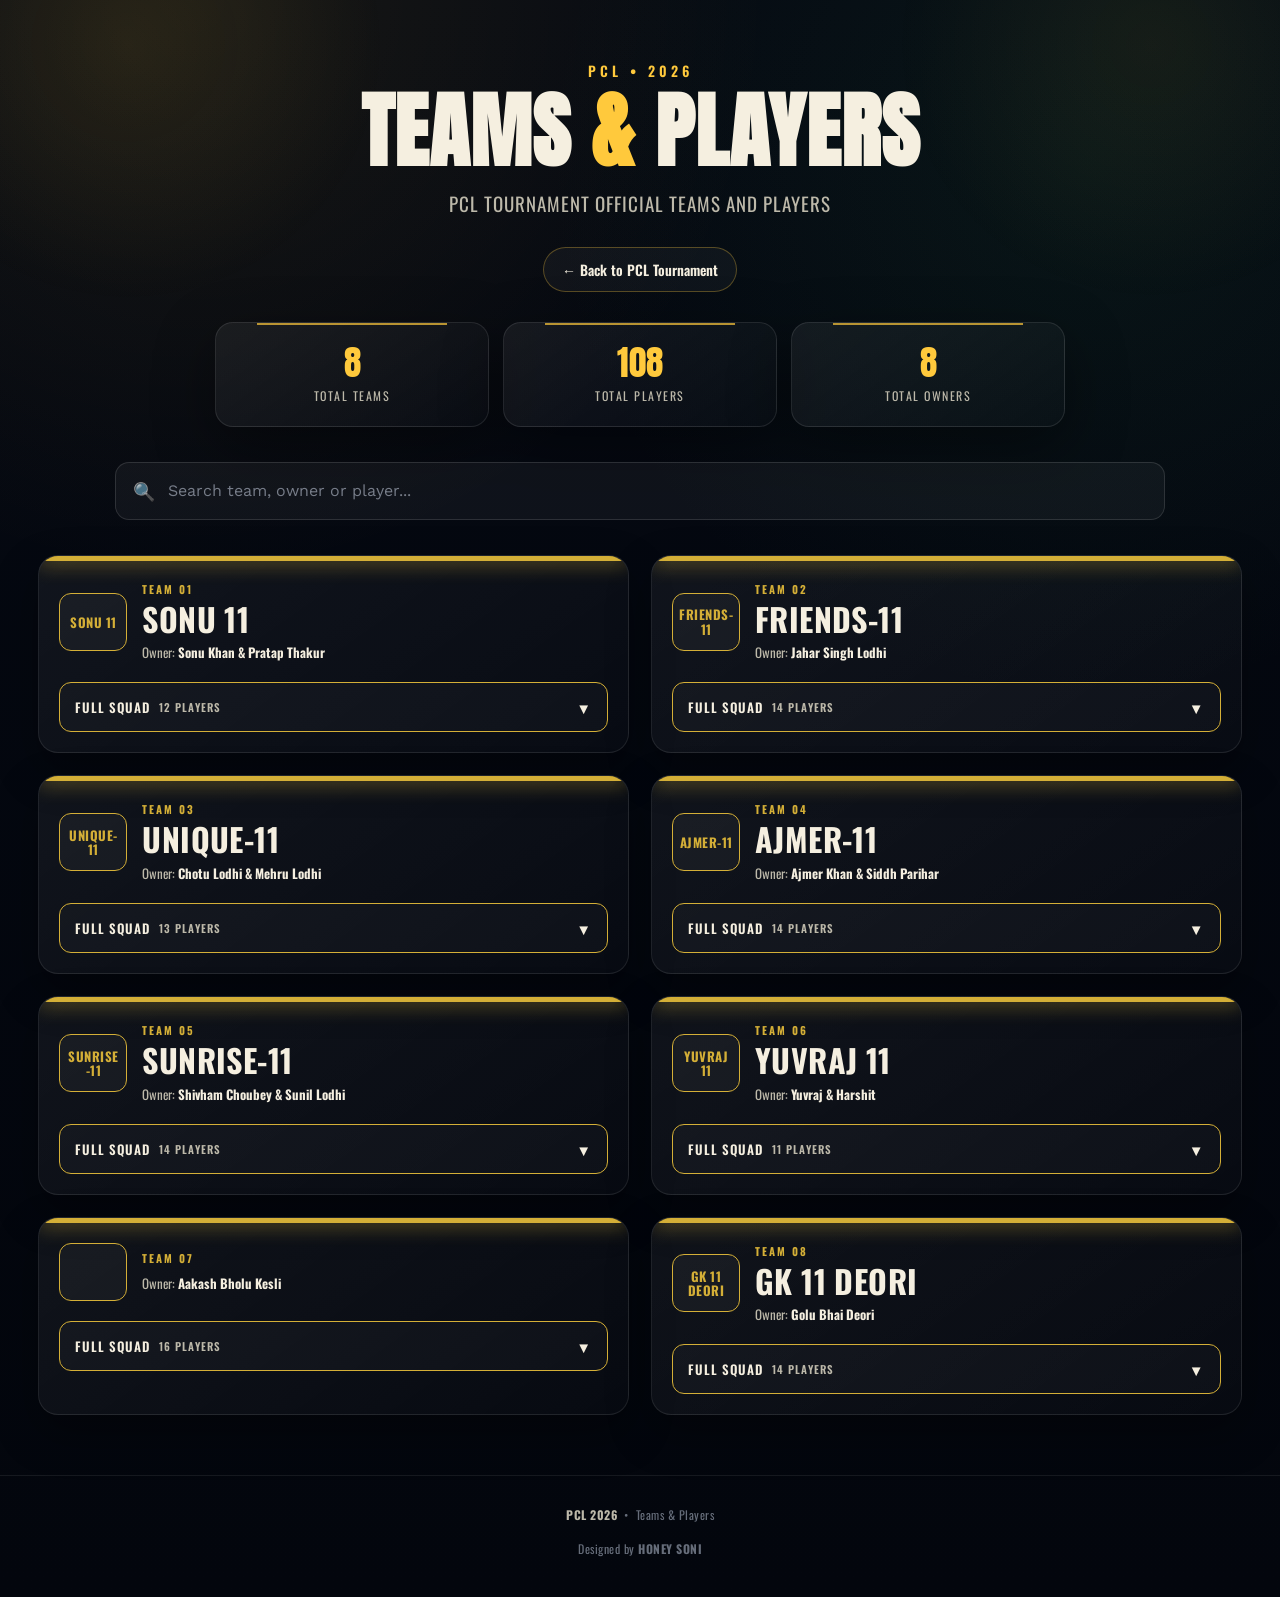
==== teams.html @ 27e7a9c9 "teams update" ====
<!DOCTYPE html>
<html lang="en">

<head>
    <meta charset="UTF-8">
    <meta name="viewport" content="width=device-width, initial-scale=1.0">

    <title>PCL 2026 | Teams & Players</title>

    <!-- Fonts -->
    <link rel="preconnect" href="https://fonts.googleapis.com">
    <link rel="preconnect" href="https://fonts.gstatic.com" crossorigin>

    <link
        href="https://fonts.googleapis.com/css2?family=Anton&family=Oswald:wght@400;500;600;700&family=Work+Sans:wght@400;500;600;700&display=swap"
        rel="stylesheet">


    <style>
        /* =========================================================
       PCL TEAMS & SQUADS
       ========================================================= */

        :root {

            --night: #050912;
            --night-2: #091326;
            --night-3: #101d36;

            --floodlight: #ffc93c;
            --floodlight-2: #ffa630;

            --cream: #f5efe0;
            --cream-dim: #bdb9aa;

            --white: #ffffff;

            --border: rgba(255, 255, 255, 0.10);

            --radius: 18px;

        }


        /* =========================================================
       RESET
       ========================================================= */

        * {
            margin: 0;
            padding: 0;
            box-sizing: border-box;
        }


        html {
            scroll-behavior: smooth;
        }


        body {

            min-height: 100vh;

            background:

                radial-gradient(circle at 15% 0%,
                    rgba(255, 201, 60, 0.08),
                    transparent 30%),

                radial-gradient(circle at 85% 10%,
                    rgba(46, 139, 79, 0.10),
                    transparent 30%),

                linear-gradient(180deg,
                    var(--night),
                    #03060d);

            color: var(--cream);

            font-family: "Work Sans", sans-serif;

            overflow-x: hidden;

        }


        body::before {

            content: "";

            position: fixed;

            inset: 0;

            pointer-events: none;

            background:

                radial-gradient(circle at 10% 5%,
                    rgba(255, 201, 60, 0.08),
                    transparent 18%),

                radial-gradient(circle at 90% 5%,
                    rgba(255, 201, 60, 0.06),
                    transparent 18%);

            z-index: -1;

        }


        /* =========================================================
       PAGE
       ========================================================= */

        .page {

            width: min(1400px, 94%);

            margin: 0 auto;

        }


        /* =========================================================
       HEADER
       ========================================================= */

        .header {

            text-align: center;

            padding: 60px 15px 30px;

        }


        .header-kicker {

            font-family: "Oswald", sans-serif;

            font-size: 14px;

            font-weight: 600;

            letter-spacing: 4px;

            color: var(--floodlight);

            margin-bottom: 12px;

        }


        .header-title {

            font-family: "Anton", sans-serif;

            font-size: clamp(42px, 7vw, 82px);

            line-height: 0.95;

            letter-spacing: 1px;

            color: var(--cream);

        }


        .header-title span {

            color: var(--floodlight);

        }


        .header-subtitle {

            margin-top: 18px;

            color: var(--cream-dim);

            font-family: "Oswald", sans-serif;

            font-size: clamp(15px, 2vw, 19px);

            letter-spacing: 1px;

        }


        /* =========================================================
       BACK BUTTON
       ========================================================= */

        .back-area {

            display: flex;

            justify-content: center;

            margin-bottom: 30px;

        }


        .back-btn {

            display: inline-flex;

            align-items: center;

            gap: 9px;

            padding: 11px 18px;

            border: 1px solid rgba(255, 201, 60, 0.30);

            border-radius: 999px;

            color: var(--cream);

            background: rgba(255, 255, 255, 0.04);

            text-decoration: none;

            font-family: "Oswald", sans-serif;

            font-size: 14px;

            font-weight: 600;

            transition: 0.25s ease;

        }


        .back-btn:hover {

            background: rgba(255, 201, 60, 0.10);

            border-color: rgba(255, 201, 60, 0.55);

            transform: translateY(-2px);

        }


        /* =========================================================
       STATISTICS
       ========================================================= */

        .stats {

            display: grid;

            grid-template-columns: repeat(3, 1fr);

            gap: 14px;

            margin: 0 auto 35px;

            max-width: 850px;

        }


        .stat-card {

            position: relative;

            padding: 22px 15px;

            border: 1px solid var(--border);

            border-radius: var(--radius);

            background:

                linear-gradient(145deg,
                    rgba(255, 255, 255, 0.06),
                    rgba(255, 255, 255, 0.015));

            box-shadow:

                0 20px 60px rgba(0, 0, 0, 0.40);

            text-align: center;

            overflow: hidden;

        }


        .stat-card::before {

            content: "";

            position: absolute;

            top: 0;

            left: 15%;

            right: 15%;

            height: 2px;

            background: var(--floodlight);

            opacity: 0.7;

        }


        .stat-number {

            display: block;

            font-family: "Anton", sans-serif;

            font-size: 35px;

            color: var(--floodlight);

            line-height: 1;

        }


        .stat-label {

            display: block;

            margin-top: 7px;

            color: var(--cream-dim);

            font-family: "Oswald", sans-serif;

            font-size: 12px;

            letter-spacing: 1.5px;

            text-transform: uppercase;

        }


        /* =========================================================
       SEARCH
       ========================================================= */

        .controls {

            max-width: 1050px;

            margin: 0 auto 35px;

        }


        .search-box {

            position: relative;

        }


        .search-icon {

            position: absolute;

            left: 18px;

            top: 50%;

            transform: translateY(-50%);

            font-size: 18px;

            opacity: 0.8;

            pointer-events: none;

        }


        #searchInput {

            width: 100%;

            height: 58px;

            padding: 0 20px 0 52px;

            border-radius: 14px;

            border: 1px solid rgba(255, 255, 255, 0.12);

            outline: none;

            background: rgba(255, 255, 255, 0.045);

            color: var(--cream);

            font-family: "Work Sans", sans-serif;

            font-size: 16px;

            transition: 0.25s ease;

        }


        #searchInput::placeholder {

            color: #777d89;

        }


        #searchInput:focus {

            border-color: rgba(255, 201, 60, 0.55);

            background: rgba(255, 255, 255, 0.065);

            box-shadow:

                0 0 0 3px rgba(255, 201, 60, 0.06);

        }


        /* =========================================================
       TEAM GRID
       ========================================================= */

        .teams-grid {

            display: grid;

            grid-template-columns: repeat(2, minmax(0, 1fr));

            gap: 22px;

            padding-bottom: 60px;

        }


        /* =========================================================
       TEAM CARD
       ========================================================= */

        .team-card {

            --team: #2563eb;

            position: relative;

            border: 1px solid rgba(255, 255, 255, 0.09);

            border-radius: 20px;

            overflow: hidden;

            background:

                linear-gradient(145deg,
                    rgba(255, 255, 255, 0.055),
                    rgba(255, 255, 255, 0.018));

            box-shadow:

                0 18px 45px rgba(0, 0, 0, 0.32);

            opacity: 0;

            transform: translateY(15px);

            animation: teamAppear 0.5s ease forwards;

            transition:

                transform 0.25s ease,

                border-color 0.25s ease,

                box-shadow 0.25s ease;

        }


        .team-card:hover {

            transform: translateY(-4px);

            border-color: var(--team);

            box-shadow:

                0 24px 60px rgba(0, 0, 0, 0.40);

        }


        @keyframes teamAppear {

            to {

                opacity: 1;

                transform: translateY(0);

            }

        }


        /* =========================================================
       TEAM COLOR STRIP
       ========================================================= */

        .team-strip {

            height: 5px;

            background: var(--team);

            box-shadow:

                0 0 20px var(--team);

        }


        /* =========================================================
       TEAM HEADER
       ========================================================= */

        .team-header {

            display: flex;

            align-items: center;

            gap: 15px;

            padding: 20px;

        }


        /* =========================================================
       TEAM SHORT NAME "LOGO"
       ========================================================= */

        .team-logo {

            flex: 0 0 68px;

            width: 68px;

            height: 58px;

            display: flex;

            align-items: center;

            justify-content: center;

            padding: 6px;

            border-radius: 12px;

            background:

                rgba(255, 255, 255, 0.035);

            border:

                1px solid var(--team);

            color: var(--team);

            font-family: "Oswald", sans-serif;

            font-size: 13px;

            font-weight: 700;

            letter-spacing: 0.5px;

            text-align: center;

            line-height: 1.1;

            overflow: hidden;

            word-break: break-word;

        }


        /* =========================================================
       TEAM META
       ========================================================= */

        .team-meta {

            min-width: 0;

            flex: 1;

        }


        .team-number {

            display: block;

            color: var(--team);

            font-family: "Oswald", sans-serif;

            font-size: 11px;

            font-weight: 700;

            letter-spacing: 2px;

            text-transform: uppercase;

            margin-bottom: 5px;

        }


        /* =========================================================
       TEAM NAME
       Changed from Anton to Oswald for readability
       ========================================================= */

        .team-name {

            font-family: "Oswald", sans-serif;

            font-size: clamp(24px, 3vw, 32px);

            font-weight: 700;

            line-height: 1.05;

            letter-spacing: 0.4px;

            color: var(--cream);

            white-space: normal;

            overflow-wrap: anywhere;

        }


        .team-owner {

            margin-top: 7px;

            color: var(--cream-dim);

            font-family: "Oswald", sans-serif;

            font-size: 13px;

        }


        .team-owner strong {

            color: var(--cream);

        }


        /* =========================================================
       SQUAD BUTTON
       ========================================================= */

        .squad-toggle {

            width: calc(100% - 40px);

            margin: 0 20px 20px;

            padding: 13px 15px;

            display: flex;

            justify-content: space-between;

            align-items: center;

            border:

                1px solid var(--team);

            border-radius: 12px;

            background:

                rgba(255, 255, 255, 0.025);

            color: var(--cream);

            cursor: pointer;

            font-family: "Oswald", sans-serif;

            font-size: 13px;

            font-weight: 600;

            letter-spacing: 1px;

            text-transform: uppercase;

            transition: 0.25s ease;

        }


        .squad-toggle:hover {

            background:

                rgba(255, 255, 255, 0.06);

        }


        .toggle-left {

            display: flex;

            align-items: center;

            gap: 9px;

        }


        .toggle-count {

            color: var(--cream-dim);

            font-size: 11px;

        }


        .arrow {

            font-size: 15px;

            transition:

                transform 0.3s ease;

        }


        .team-card.open .arrow {

            transform: rotate(180deg);

        }


        /* =========================================================
       SQUAD PANEL
       ========================================================= */

        .squad-panel {

            display: grid;

            grid-template-rows: 0fr;

            transition:

                grid-template-rows 0.35s ease;

        }


        .team-card.open .squad-panel {

            grid-template-rows: 1fr;

        }


        .squad-inner {

            min-height: 0;

            overflow: hidden;

        }


        .players {

            padding: 0 20px 20px;

        }


        /* =========================================================
       PLAYER ROW
       ========================================================= */

        .player-row {

            display: flex;

            align-items: center;

            gap: 12px;

            padding: 11px 12px;

            margin-top: 7px;

            border-radius: 11px;

            border:

                1px solid rgba(255, 255, 255, 0.055);

            background:

                rgba(255, 255, 255, 0.025);

            transition:

                background 0.2s ease,

                border-color 0.2s ease;

        }


        .player-row:hover {

            background:

                rgba(255, 255, 255, 0.045);

            border-color:

                var(--team);

        }


        /* =========================================================
       PLAYER NUMBER
       ========================================================= */

        .player-number {

            width: 28px;

            flex: 0 0 28px;

            text-align: center;

            color: #69717f;

            font-family: "Oswald", sans-serif;

            font-size: 12px;

            font-weight: 600;

        }


        /* =========================================================
       PLAYER INITIALS
       ========================================================= */

        .player-avatar {

            width: 38px;

            height: 38px;

            flex: 0 0 38px;

            display: grid;

            place-items: center;

            border-radius: 50%;

            background:

                rgba(255, 255, 255, 0.04);

            border:

                1px solid var(--team);

            color: var(--cream);

            font-family: "Oswald", sans-serif;

            font-size: 12px;

            font-weight: 700;

        }


        /* =========================================================
       PLAYER NAME
       ========================================================= */

        .player-name {

            flex: 1;

            min-width: 0;

            color: var(--cream);

            font-family: "Work Sans", sans-serif;

            font-size: 14px;

            font-weight: 600;

            white-space: nowrap;

            overflow: hidden;

            text-overflow: ellipsis;

        }


        /* =========================================================
       NO RESULTS
       ========================================================= */

        .no-results {

            display: none;

            text-align: center;

            padding: 70px 20px;

            color: var(--cream-dim);

        }


        .no-results.show {

            display: block;

        }


        .no-results-icon {

            font-size: 42px;

            margin-bottom: 12px;

        }


        .no-results h3 {

            color: var(--cream);

            font-family: "Oswald", sans-serif;

            font-size: 20px;

            margin-bottom: 5px;

        }


        .no-results p {

            font-size: 13px;

        }


        /* =========================================================
       FOOTER
       ========================================================= */

        footer {

            border-top:

                1px solid rgba(255, 255, 255, 0.08);

            padding: 30px 15px 40px;

            text-align: center;

            color: #666d7a;

            font-family: "Oswald", sans-serif;

            font-size: 12px;

            letter-spacing: 0.5px;

        }


        footer strong {

            color: var(--cream-dim);

        }


        /* =========================================================
       RESPONSIVE
       ========================================================= */

        @media (max-width: 850px) {

            .teams-grid {

                grid-template-columns: 1fr;

            }

        }


        @media (max-width: 600px) {

            .header {

                padding-top: 40px;

            }


            .header-kicker {

                font-size: 11px;

                letter-spacing: 3px;

            }


            .header-title {

                font-size: 48px;

            }


            .header-subtitle {

                font-size: 14px;

                line-height: 1.5;

            }


            .stats {

                gap: 8px;

            }


            .stat-card {

                padding: 17px 8px;

                border-radius: 13px;

            }


            .stat-number {

                font-size: 27px;

            }


            .stat-label {

                font-size: 9px;

                letter-spacing: 0.8px;

            }


            .team-header {

                padding: 17px;

                gap: 12px;

            }


            .team-logo {

                width: 62px;

                height: 54px;

                flex-basis: 62px;

                font-size: 11px;

            }


            .team-name {

                font-size: 24px;

            }


            .squad-toggle {

                width: calc(100% - 34px);

                margin-left: 17px;

                margin-right: 17px;

            }


            .players {

                padding-left: 17px;

                padding-right: 17px;

            }


            .player-row {

                gap: 9px;

            }


            .player-number {

                width: 22px;

                flex-basis: 22px;

            }


            .player-avatar {

                width: 35px;

                height: 35px;

                flex-basis: 35px;

            }


            .player-name {

                font-size: 13px;

            }

        }


        @media (max-width: 380px) {

            .header-title {

                font-size: 42px;

            }


            .stats {

                gap: 5px;

            }


            .stat-number {

                font-size: 23px;

            }


            .team-logo {

                width: 56px;

                flex-basis: 56px;

            }


            .team-name {

                font-size: 22px;

            }


            .player-row {

                padding: 9px;

            }

        }
    </style>

</head>


<body>


    <main class="page">


        <!-- =====================================================
         HEADER
         ===================================================== -->

        <header class="header">

            <div class="header-kicker">
                PCL • 2026
            </div>

            <h1 class="header-title">
                TEAMS <span>&</span> PLAYERS
            </h1>

            <p class="header-subtitle">
                PCL TOURNAMENT OFFICIAL TEAMS AND PLAYERS
            </p>

        </header>


        <!-- =====================================================
         BACK TO MAIN WEBSITE
         ===================================================== -->

        <div class="back-area">

            <a href="index.html" class="back-btn">

                ← Back to PCL Tournament

            </a>

        </div>


        <!-- =====================================================
         STATISTICS
         ===================================================== -->

        <section class="stats">


            <div class="stat-card">

                <span class="stat-number" id="totalTeams">
                    0
                </span>

                <span class="stat-label">
                    Total Teams
                </span>

            </div>


            <div class="stat-card">

                <span class="stat-number" id="totalPlayers">
                    0
                </span>

                <span class="stat-label">
                    Total Players
                </span>

            </div>


            <div class="stat-card">

                <span class="stat-number" id="totalOwners">
                    0
                </span>

                <span class="stat-label">
                    Total Owners
                </span>

            </div>


        </section>


        <!-- =====================================================
         SEARCH
         ===================================================== -->

        <section class="controls">

            <div class="search-box">

                <span class="search-icon">
                    🔍
                </span>

                <input type="text" id="searchInput" placeholder="Search team, owner or player..." autocomplete="off">

            </div>

        </section>


        <!-- =====================================================
         TEAM GRID
         ===================================================== -->

        <section class="teams-grid" id="teamsGrid">
        </section>


        <!-- =====================================================
         NO RESULTS
         ===================================================== -->

        <div class="no-results" id="noResults">

            <div class="no-results-icon">
                🔎
            </div>

            <h3>
                No results found
            </h3>

            <p>
                Try another team, owner or player name.
            </p>

        </div>


    </main>


    <!-- =======================================================
       FOOTER
       ======================================================= -->

    <footer>

        <strong>PCL 2026</strong>

        &nbsp;•&nbsp;

        Teams & Players

        <br><br>

        Designed by <b>HONEY SONI</b>

    </footer>



    <script>


        /* =========================================================
           =========================================================
    
           PCL TEAM DATA
    
           EDIT ONLY THIS SECTION.
    
           8 TEAMS
           14 PLAYERS PER TEAM
    
           =========================================================
           ========================================================= */


        const teams = [


            /* =======================================================
               TEAM 01
               ======================================================= */

            {
                name: "SONU 11",

                owner: "Sonu Khan & Pratap Thakur",

                shortName: "SONU 11",

               color: "#D4AF37",

                players: [

                    { name: "Pratap Thakur" },
                    { name: "Saurabh Lodhi" },
                    { name: "Amit Vishwakarma" },
                    { name: "Amit Muaar" },
                    { name: "Pushpendra Thakur" },
                    { name: "Shivam Hero" },
                    { name: "Mahesh Goud" },
                    { name: "Yogi Lodhi" },
                    { name: "Ravi Patel" },
                    { name: "Raja Raikwar" },
                    { name: "Keshav Ramkhriya" },
                    { name: "Sharad Patel" }

                ]

            },


            /* =======================================================
               TEAM 02
               ======================================================= */

            {
                name: "FRIENDS-11",

                owner: "Jahar Singh Lodhi",

                shortName: "FRIENDS-11",

                color: "#D4AF37",

                players: [

                    { name: "Mahendra Guru" },
                    { name: "Shivkant Gurjar" },
                    { name: "Jahar Singh Lodhi" },
                    { name: "Surendra Singh Lodhi" },
                    { name: "Raj Karan" },
                    { name: "Narendra Pro" },
                    { name: "Manish Guru" },
                    { name: "Kuldeep Rajput" },
                    { name: "Jitendra Rajput" },
                    { name: "Rukmesh Tiwari" },
                    { name: "Prince Sharma" },
                    { name: "Shubham Bharill" },
                    { name: "Umakant Lodhi" },
                    { name: "Kapil Lodhi" }

                ]

            },

            /* =======================================================
               TEAM 03
               ======================================================= */

            {
                name: "UNIQUE-11",

                owner: "Chotu Lodhi & Mehru Lodhi",

                shortName: "UNIQUE-11",

                color: "#D4AF37",

                players: [

                    { name: "Meharwan Singh Lodhi" },
                    { name: "Ashutosh Dubey" },
                    { name: "Prabhanshu Patkar" },
                    { name: "Abhinay Pandey" },
                    { name: "Mukesh Vishwakarma" },
                    { name: "Chotu Shivam Thakur" },
                    { name: "Rajesh Choudhary" },
                    { name: "Deepak Kurmi" },
                    { name: "Prem Singh Thakur" },
                    { name: "Golu Bamki" },
                    { name: "Pushpendra Goswami" },
                    { name: "Gaurav Pandit" },
                    { name: "Aniket Kurmi" }

                ]

            },


            /* =======================================================
               TEAM 04
               ======================================================= */

            {
                name: "AJMER-11",

                owner: "Ajmer Khan & Siddh Parihar",

                shortName: "AJMER-11",

                color: "#D4AF37",

                players: [

                    { name: "Aadarsh Jabalpur" },
                    { name: "R.P Deori" },
                    { name: "Danish Khan" },
                    { name: "Danish" },
                    { name: "Saurabh Thakur" },
                    { name: "Sameem Khan" },
                    { name: "Nirbhay Thakur" },
                    { name: "Arpit Yadav" },
                    { name: "Akki Maharajpur" },
                    { name: "Prabuddh Singh" },
                    { name: "Sahil Maharajpur" },
                    { name: "Shyam Thakur" },
                    { name: "Neeraj Vishwakarma" },
                    { name: "Salman Khan" }

                ]

            },


            /* =======================================================
               TEAM 05 Done
               ======================================================= */

            {
                name: "SUNRISE-11",

                owner: "Shivham Choubey & Sunil Lodhi",

                shortName: "SUNRISE-11",

                color: "#D4AF37",

                players: [

                    { name: "Monu Thakur" },
                    { name: "Hemraj Dangi" },
                    { name: "Sunil Lodhi" },
                    { name: "Suresh Lodhi" },
                    { name: "Divyansh Sengar" },
                    { name: "Sachin Lodhi" },
                    { name: "Anurag Lodhi" },
                    { name: "Ramkesh Rajak" },
                    { name: "Golu Vishwakarma" },
                    { name: "Ishu Thakur" },
                    { name: "Raj Lodhi" },
                    { name: "Pushpendr Aathiya" },
                    { name: "Ankit Lodhi AR" },
                    { name: "Ajay Lodhi" }

                ]

            },

            /* =======================================================
               TEAM 06
               ======================================================= */

            {
                name: "YUVRAJ 11",

                owner: "Yuvraj & Harshit",

                shortName: "YUVRAJ 11",

                color: "#D4AF37",

                players: [

                    { name: "Sahil Bundela" },
                    { name: "Sahil Khan" },
                    { name: "Gourav Sharma" },
                    { name: "Raghvendra Bundela" },
                    { name: "Abhishek Mirda" },
                    { name: "KK" },
                    { name: "Sohil Pathan" },
                    { name: "Sandeep Patel" },
                    { name: "Shivom Patel" },
                    { name: "Aryan Kori" },
                    { name: "Raj Lodhi" }

                ]

            },


            /* =======================================================
               TEAM 07
               ======================================================= */

            {
                name: "",

                owner: "Aakash Bholu Kesli",

                shortName: "",

                color: "#D4AF37",

                players: [

                    { name: "Rahul Ranipura" },
                    { name: "Rohit Barman" },
                    { name: "Aakash Bholu" },
                    { name: "Jay Kumar Patel" },
                    { name: "Aadarsh Dangi" },
                    { name: "Sahil Savaiya" },
                    { name: "Sandeep Rajput" },
                    { name: "Abhishek Kurmi" },
                    { name: "Antash Jain" },
                    { name: "Anshul Rajput" },
                    { name: "Aniket Thakur" },
                    { name: "Sourabh Rajak" },
                    { name: "Atul Vishwakarma" },
                    { name: "Rishiraj Lodhi" },
                    { name: "Tarun Thakur" },
                    { name: "Sahil Samariya" }

                ]

            },


            /* =======================================================
               TEAM 08
               ======================================================= */

            {
                name: "GK 11 DEORI",

                owner: "Golu Bhai Deori",

                shortName: "GK 11 DEORI",

                color: "#D4AF37",

                players: [

                    { name: "Siddharth Deori" },
                    { name: "Gabbar Jabalpur" },
                    { name: "Pratik Kareli" },
                    { name: "Anil Aathiya" },
                    { name: "Rishiraj Lodhi" },
                    { name: "Shivam Gautam" },
                    { name: "Ranvijay Singh" },
                    { name: "Bittu Dubey" },
                    { name: "Deepak Lodhi" },
                    { name: "Puran Kachi" },
                    { name: "Aniket Vishwakarma" },
                    { name: "Radhe Aathiya" },
                    { name: "Durag Prajapati" },
                    { name: "Jassi Maharajpur" }

                ]

            }

        ];



        /* =========================================================
           PLAYER INITIALS
           ========================================================= */

        function getInitials(name) {

            const words =
                name
                    .trim()
                    .split(/\s+/)
                    .filter(Boolean);


            if (words.length === 1) {

                return words[0]
                    .substring(0, 2)
                    .toUpperCase();

            }


            return (

                words[0][0] +

                words[words.length - 1][0]

            ).toUpperCase();

        }



        /* =========================================================
           RENDER TEAM
           ========================================================= */

        function renderTeam(team, index) {


            const teamNumber =
                String(index + 1).padStart(2, "0");


            const playerHTML =

                team.players

                    .map((player, playerIndex) => {


                        const playerNumber =

                            String(playerIndex + 1)
                                .padStart(2, "0");


                        const initials =
                            getInitials(player.name);


                        return `

              <div
                class="player-row"
                data-player-name="${player.name.toLowerCase()}"
              >

                <div class="player-number">
                  ${playerNumber}
                </div>


                <div class="player-avatar">
                  ${initials}
                </div>


                <div class="player-name">
                  ${player.name}
                </div>

              </div>

            `;

                    })

                    .join("");



            return `

        <article
          class="team-card"
          style="--team:${team.color}"
          data-team-name="${team.name.toLowerCase()}"
          data-owner-name="${team.owner.toLowerCase()}"
        >


          <div class="team-strip"></div>


          <div class="team-header">


            <!-- TEAM SHORT NAME -->

            <div class="team-logo">
              ${team.shortName}
            </div>


            <div class="team-meta">


              <span class="team-number">
                TEAM ${teamNumber}
              </span>


              <h2 class="team-name">
                ${team.name}
              </h2>


              <div class="team-owner">

                Owner:

                <strong>
                  ${team.owner}
                </strong>

              </div>


            </div>


          </div>



          <!-- SQUAD BUTTON -->

          <button
            class="squad-toggle"
            type="button"
            aria-expanded="false"
          >


            <span class="toggle-left">

              <span>
                FULL SQUAD
              </span>

              <span class="toggle-count">
                ${team.players.length} PLAYERS
              </span>

            </span>


            <span class="arrow">
              ▼
            </span>


          </button>



          <!-- SQUAD -->

          <div class="squad-panel">

            <div class="squad-inner">

              <div class="players">

                ${playerHTML}

              </div>

            </div>

          </div>


        </article>

      `;

        }



        /* =========================================================
           DISPLAY ALL TEAMS
           ========================================================= */

        const teamsGrid =
            document.getElementById("teamsGrid");


        teamsGrid.innerHTML =
            teams.map(renderTeam).join("");



        /* =========================================================
           AUTOMATIC STATISTICS
           ========================================================= */

        const totalTeams =
            teams.length;


        const totalPlayers =
            teams.reduce(

                (total, team) =>

                    total + team.players.length,

                0

            );


        const totalOwners =

            new Set(

                teams.map(
                    team => team.owner
                )

            ).size;



        document.getElementById("totalTeams")
            .textContent = totalTeams;


        document.getElementById("totalPlayers")
            .textContent = totalPlayers;


        document.getElementById("totalOwners")
            .textContent = totalOwners;



        /* =========================================================
           ACCORDION
           ========================================================= */

        document
            .querySelectorAll(".squad-toggle")
            .forEach(button => {


                button.addEventListener(
                    "click",
                    () => {


                        const card =
                            button.closest(".team-card");


                        const isOpen =
                            card.classList.toggle("open");


                        button.setAttribute(
                            "aria-expanded",
                            isOpen ? "true" : "false"
                        );


                    }
                );

            });



        /* =========================================================
           SEARCH
           ========================================================= */

        const searchInput =
            document.getElementById("searchInput");


        const noResults =
            document.getElementById("noResults");



        function filterTeams() {


            const search =

                searchInput.value
                    .trim()
                    .toLowerCase();


            let visibleTeams = 0;



            document
                .querySelectorAll(".team-card")
                .forEach(card => {


                    const teamName =
                        card.dataset.teamName;


                    const ownerName =
                        card.dataset.ownerName;


                    const players =

                        [
                            ...card.querySelectorAll(
                                ".player-row"
                            )
                        ];



                    /* ===================================================
                       CHECK TEAM / OWNER
                       =================================================== */

                    const teamOwnerMatch =

                        !search ||

                        teamName.includes(search) ||

                        ownerName.includes(search);



                    /* ===================================================
                       CHECK PLAYERS
                       =================================================== */

                    let playerMatch = false;


                    players.forEach(player => {


                        const playerName =
                            player.dataset.playerName;


                        const matches =

                            !search ||

                            playerName.includes(search);


                        player.style.display =
                            matches ? "" : "none";


                        if (
                            search &&
                            playerName.includes(search)
                        ) {

                            playerMatch = true;

                        }

                    });



                    /* ===================================================
                       TEAM VISIBILITY
                       =================================================== */

                    const showTeam =

                        !search ||

                        teamOwnerMatch ||

                        playerMatch;



                    card.style.display =
                        showTeam ? "" : "none";


                    if (showTeam) {

                        visibleTeams++;

                    }


                    /* ===================================================
                       IF TEAM OR OWNER WAS SEARCHED,
                       SHOW ALL PLAYERS AGAIN
                       =================================================== */

                    if (
                        search &&
                        teamOwnerMatch
                    ) {

                        players.forEach(player => {

                            player.style.display = "";

                        });

                    }


                });



            noResults.classList.toggle(
                "show",
                visibleTeams === 0
            );

        }



        searchInput.addEventListener(
            "input",
            filterTeams
        );



        /* =========================================================
           STAGGERED TEAM ANIMATION
           ========================================================= */

        document
            .querySelectorAll(".team-card")
            .forEach((card, index) => {

                card.style.animationDelay =
                    `${index * 70}ms`;

            });


    </script>


</body>

</html>
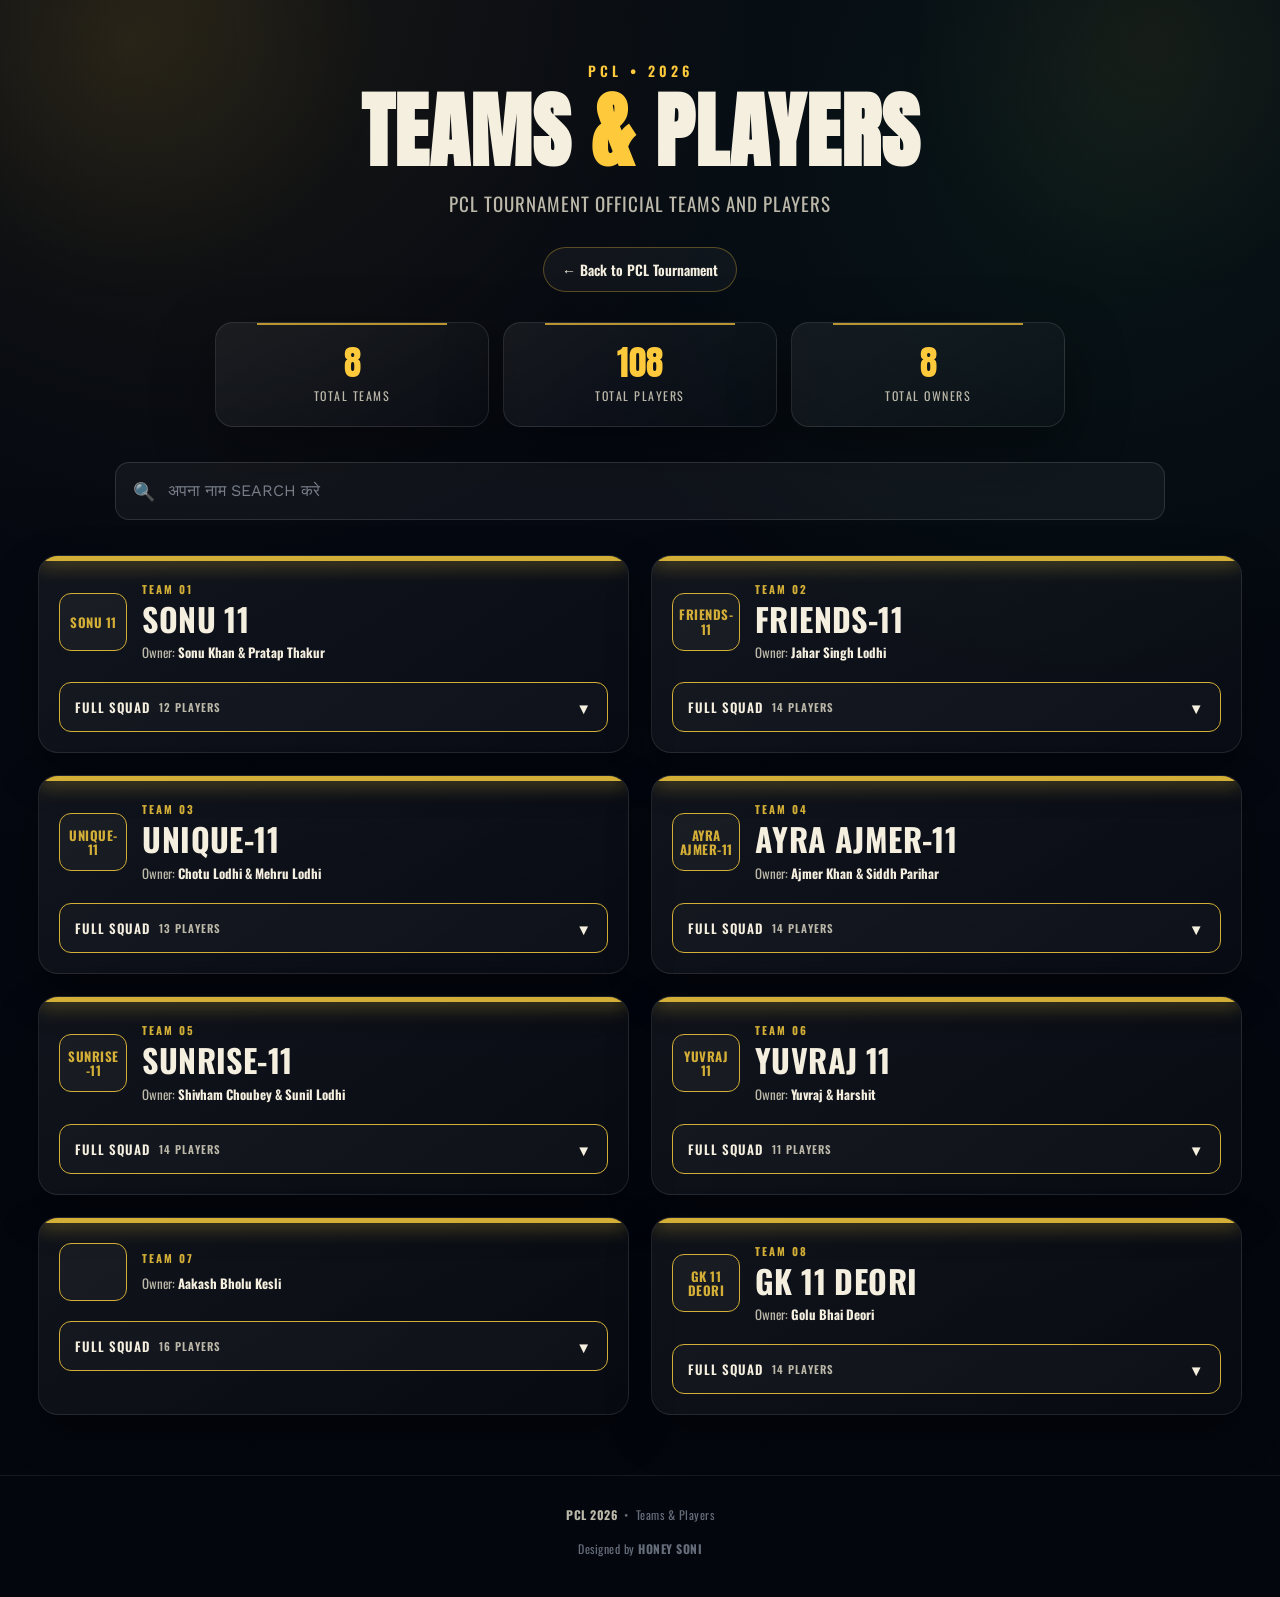
==== commit e8336ceb: "NEWWW" ====
--- a/teams.html
+++ b/teams.html
@@ -1359,7 +1359,7 @@
                     🔍
                 </span>
 
-                <input type="text" id="searchInput" placeholder="Search team, owner or player..." autocomplete="off">
+                <input type="text" id="searchInput" placeholder="अपना नाम SEARCH करे " autocomplete="off">
 
             </div>
 
@@ -1544,11 +1544,11 @@
                ======================================================= */
 
             {
-                name: "AJMER-11",
+                name: "AYRA AJMER-11",
 
                 owner: "Ajmer Khan & Siddh Parihar",
 
-                shortName: "AJMER-11",
+                shortName: "AYRA AJMER-11",
 
                 color: "#D4AF37",
 
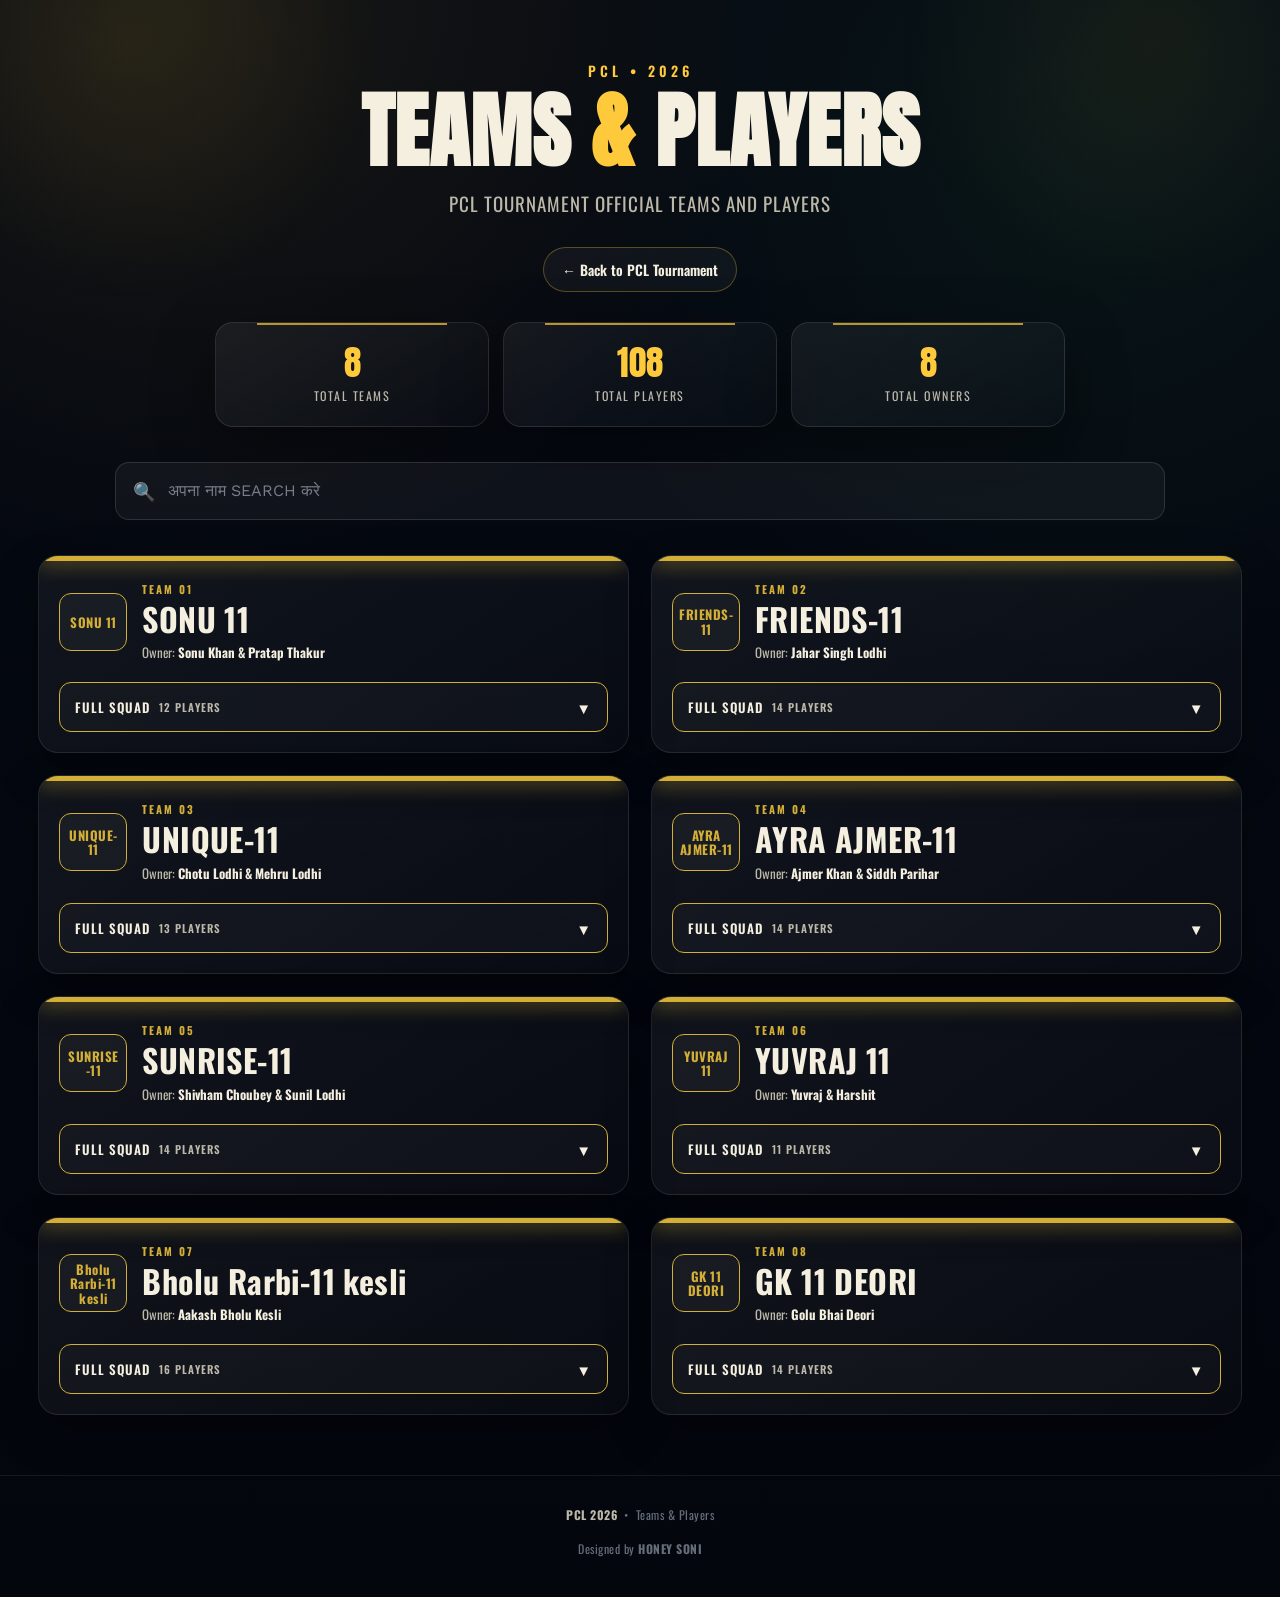
==== commit afe84cae: "Update fmt.Println message from 'Hello' to 'Goodbye'" ====
--- a/teams.html
+++ b/teams.html
@@ -1645,11 +1645,11 @@
                ======================================================= */
 
             {
-                name: "",
+                name: "Bholu Rarbi-11 kesli",
 
                 owner: "Aakash Bholu Kesli",
 
-                shortName: "",
+                shortName: "Bholu Rarbi-11 kesli",
 
                 color: "#D4AF37",
 
@@ -2196,4 +2196,4 @@
 
 </body>
 
-</html>+</html>
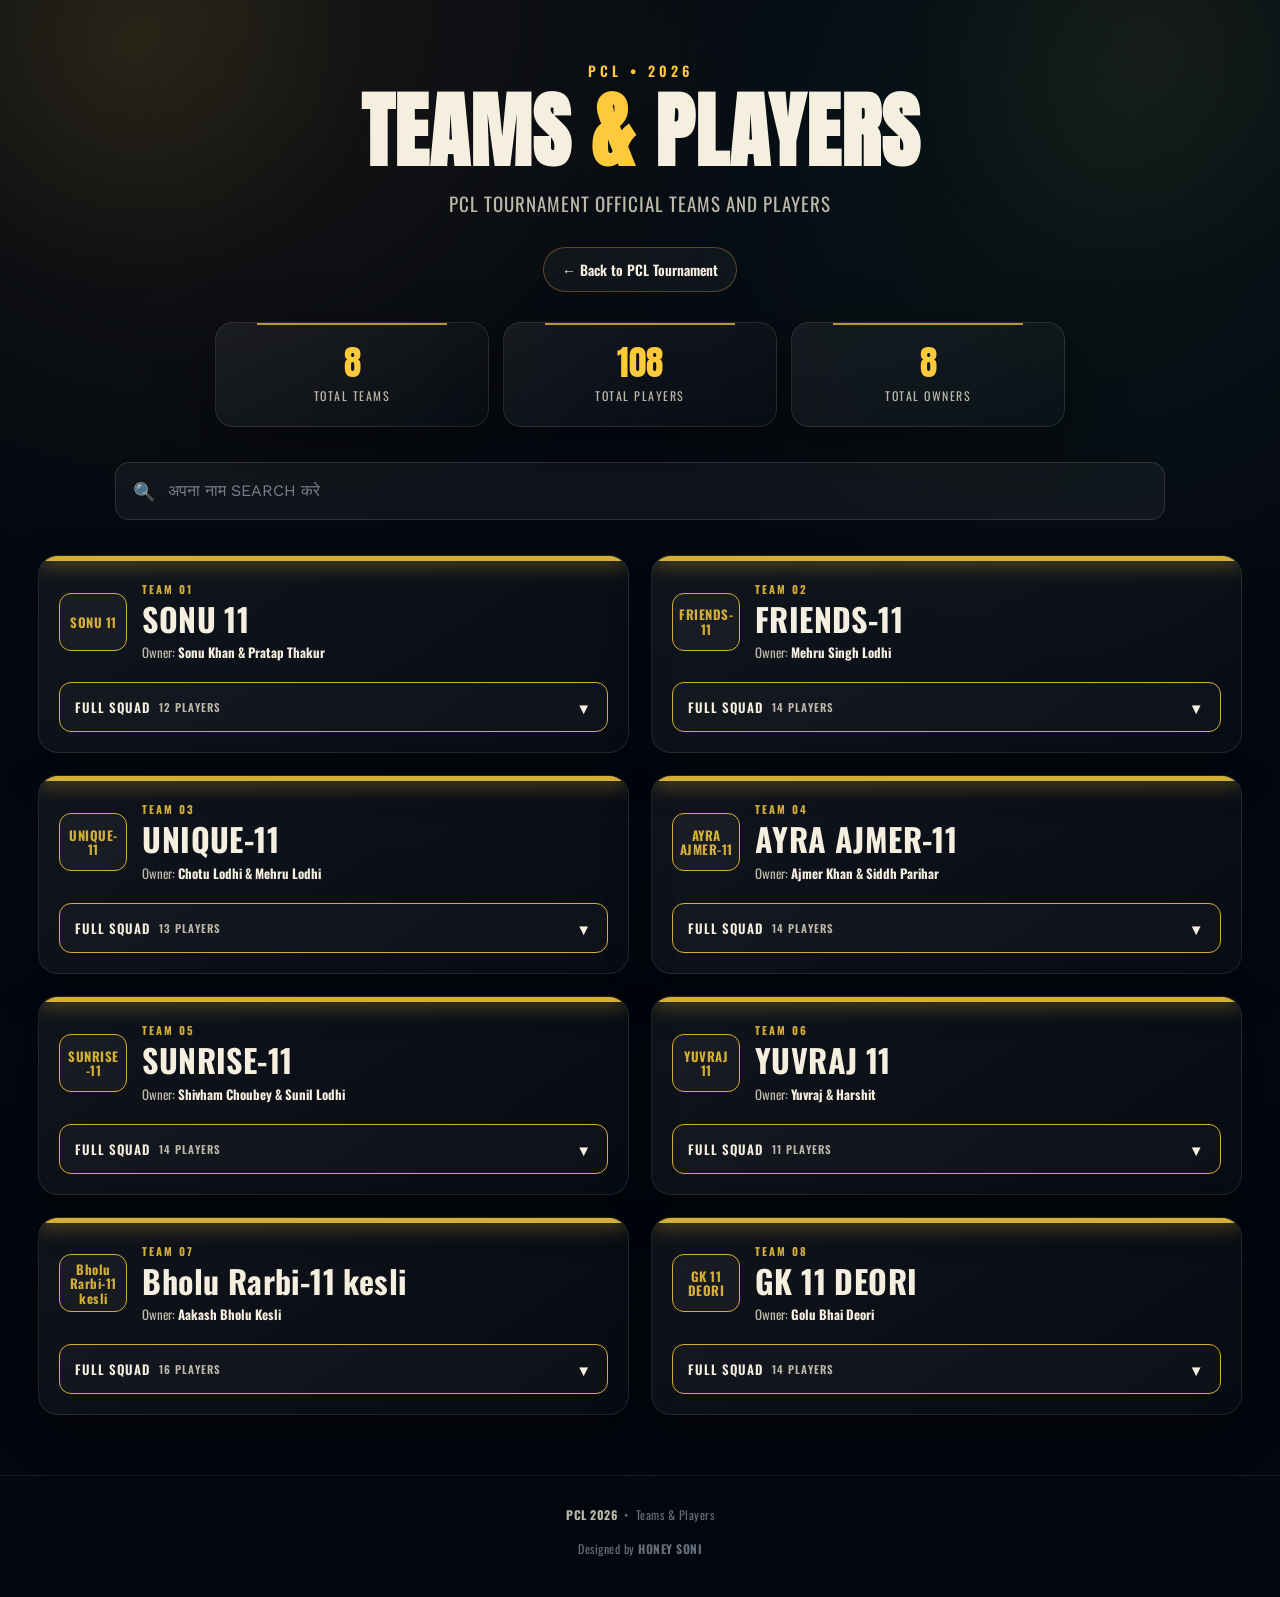
==== commit ca0eb090: "Update teams.html" ====
--- a/teams.html
+++ b/teams.html
@@ -1478,7 +1478,7 @@
             {
                 name: "FRIENDS-11",
 
-                owner: "Jahar Singh Lodhi",
+                owner: "Mehru Singh Lodhi",
 
                 shortName: "FRIENDS-11",
 
@@ -1488,7 +1488,7 @@
 
                     { name: "Mahendra Guru" },
                     { name: "Shivkant Gurjar" },
-                    { name: "Jahar Singh Lodhi" },
+                    { name: "Mehru Singh Lodhi" },
                     { name: "Surendra Singh Lodhi" },
                     { name: "Raj Karan" },
                     { name: "Narendra Pro" },
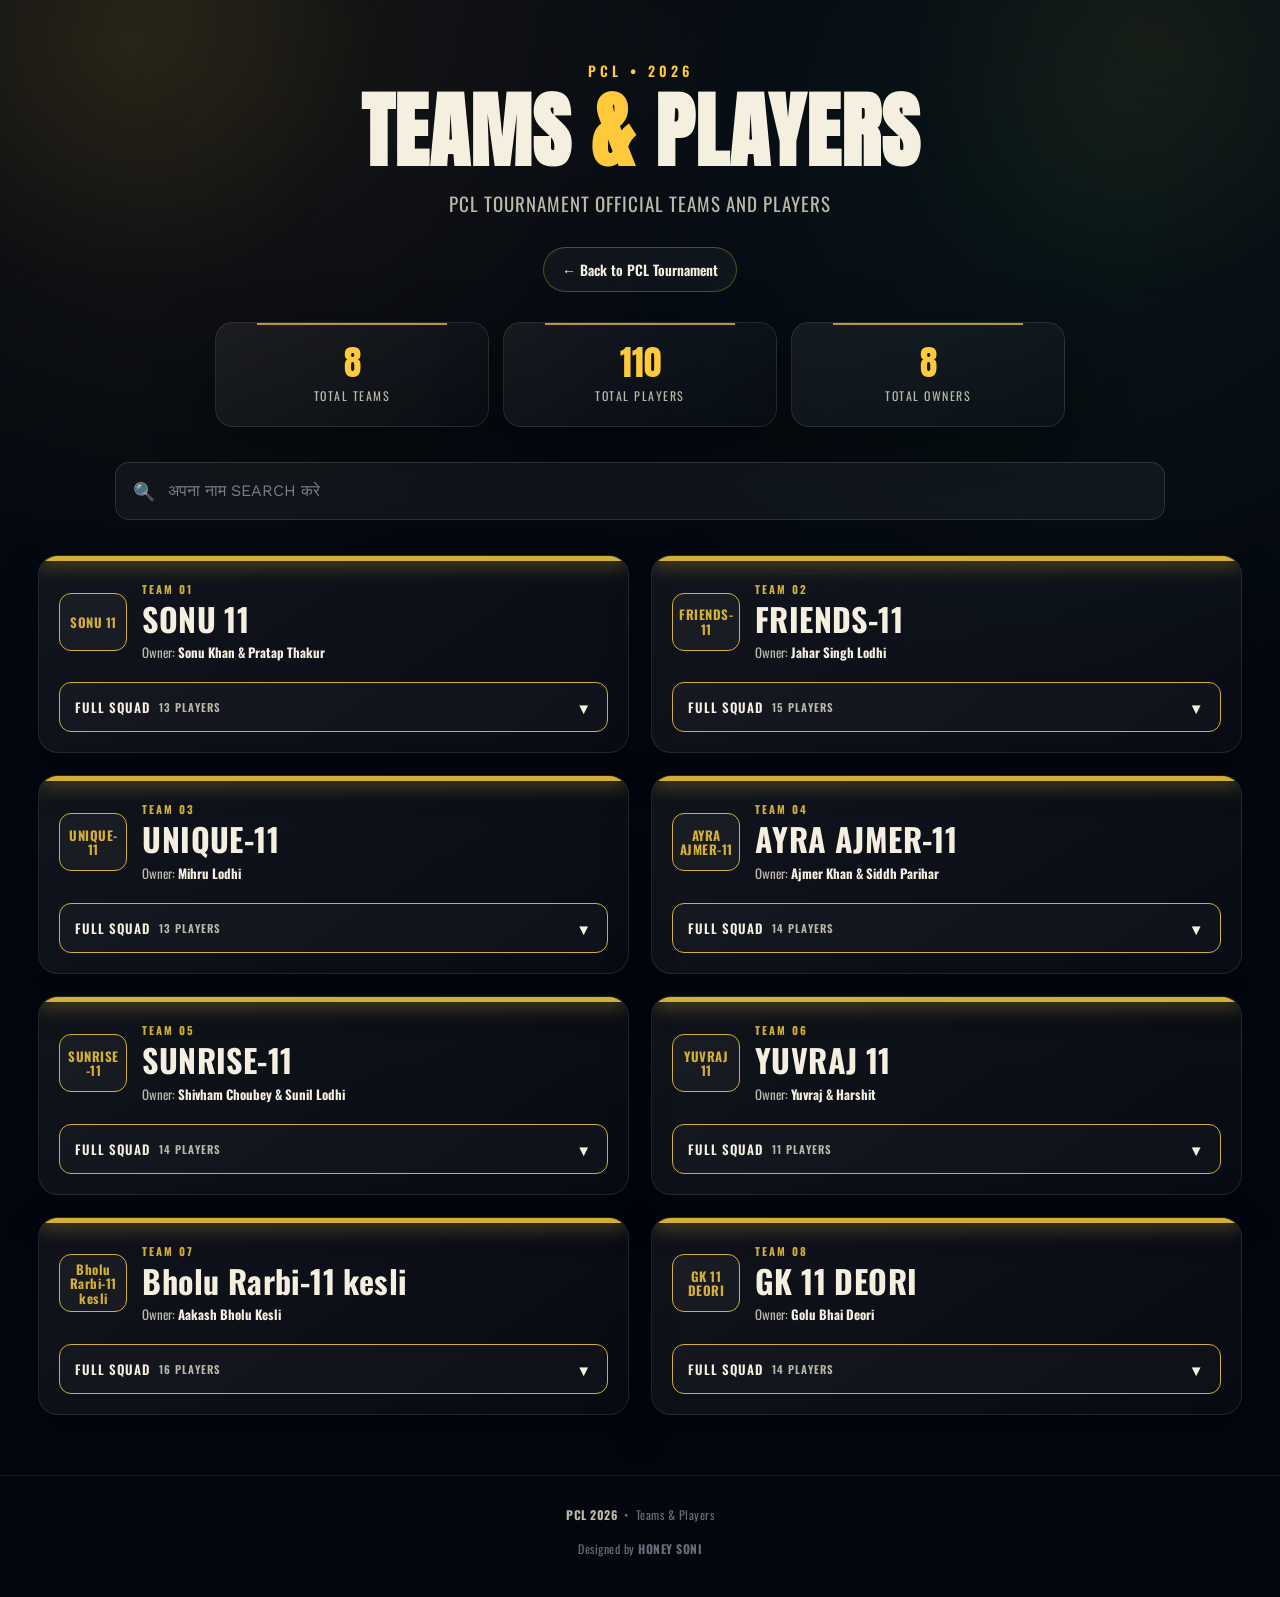
==== commit 18d671d6: "Update the word 'Hello' to 'Goodbye'" ====
--- a/teams.html
+++ b/teams.html
@@ -1464,7 +1464,8 @@
                     { name: "Ravi Patel" },
                     { name: "Raja Raikwar" },
                     { name: "Keshav Ramkhriya" },
-                    { name: "Sharad Patel" }
+                    { name: "Sharad Patel" },
+                    {name: "Neeraj Thakur" }
 
                 ]
 
@@ -1478,7 +1479,7 @@
             {
                 name: "FRIENDS-11",
 
-                owner: "Mehru Singh Lodhi",
+                owner: "Jahar Singh Lodhi",
 
                 shortName: "FRIENDS-11",
 
@@ -1488,9 +1489,10 @@
 
                     { name: "Mahendra Guru" },
                     { name: "Shivkant Gurjar" },
-                    { name: "Mehru Singh Lodhi" },
+                    { name: "Jahar Singh Lodhi" },
                     { name: "Surendra Singh Lodhi" },
                     { name: "Raj Karan" },
+                    { name: "Nasir Khan" },
                     { name: "Narendra Pro" },
                     { name: "Manish Guru" },
                     { name: "Kuldeep Rajput" },
@@ -1512,7 +1514,7 @@
             {
                 name: "UNIQUE-11",
 
-                owner: "Chotu Lodhi & Mehru Lodhi",
+                owner: "Mihru Lodhi",
 
                 shortName: "UNIQUE-11",
 
@@ -1520,7 +1522,7 @@
 
                 players: [
 
-                    { name: "Meharwan Singh Lodhi" },
+                    { name: "Mihru Singh Lodhi" },
                     { name: "Ashutosh Dubey" },
                     { name: "Prabhanshu Patkar" },
                     { name: "Abhinay Pandey" },
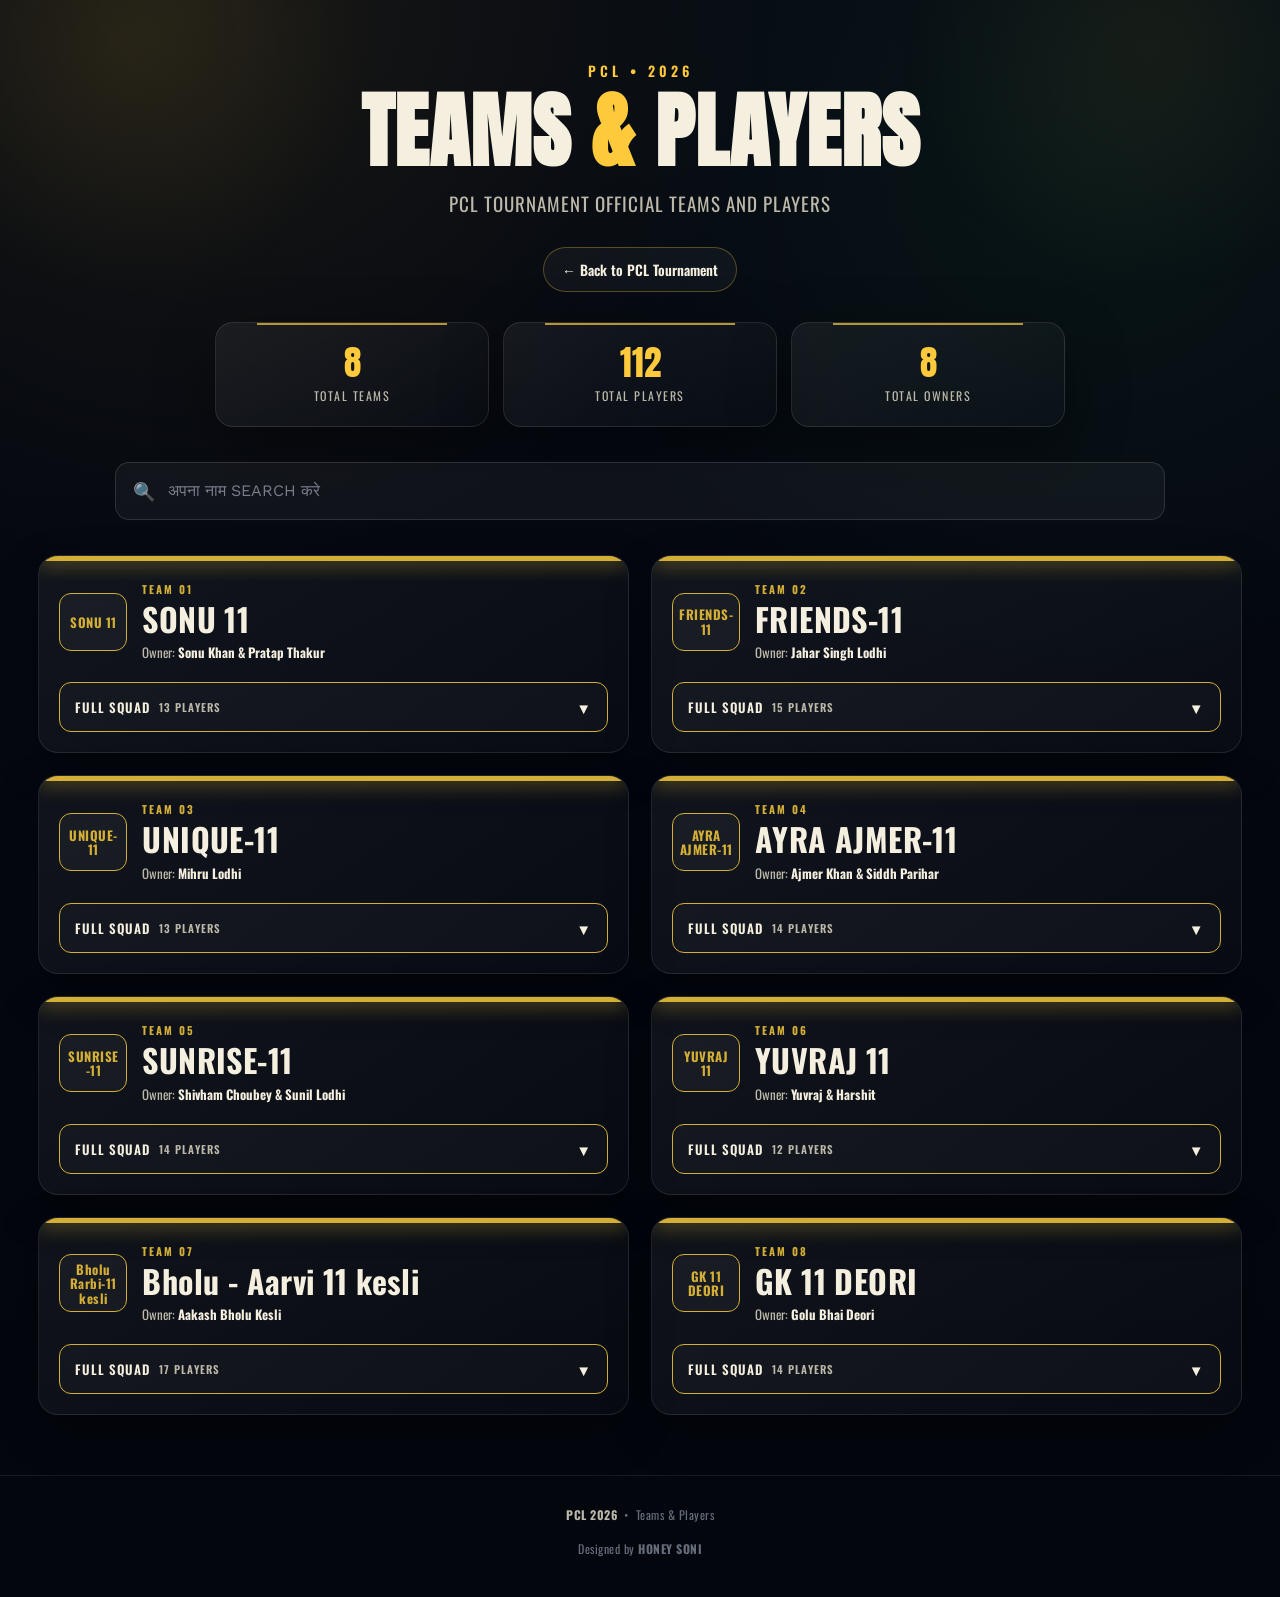
==== commit 52ad87ef: "Update print statement from 'Hello' to 'Goodbye'" ====
--- a/teams.html
+++ b/teams.html
@@ -1635,7 +1635,8 @@
                     { name: "Sandeep Patel" },
                     { name: "Shivom Patel" },
                     { name: "Aryan Kori" },
-                    { name: "Raj Lodhi" }
+                    { name: "Raj Lodhi" },
+                    { name: "Sachin Bajaj" }
 
                 ]
 
@@ -1647,7 +1648,7 @@
                ======================================================= */
 
             {
-                name: "Bholu Rarbi-11 kesli",
+                name: "Bholu - Aarvi 11 kesli",
 
                 owner: "Aakash Bholu Kesli",
 
@@ -1672,7 +1673,8 @@
                     { name: "Atul Vishwakarma" },
                     { name: "Rishiraj Lodhi" },
                     { name: "Tarun Thakur" },
-                    { name: "Sahil Samariya" }
+                    { name: "Sahil Samariya" },
+                    { name: "Yagyaraj Lodhi" }
 
                 ]
 
